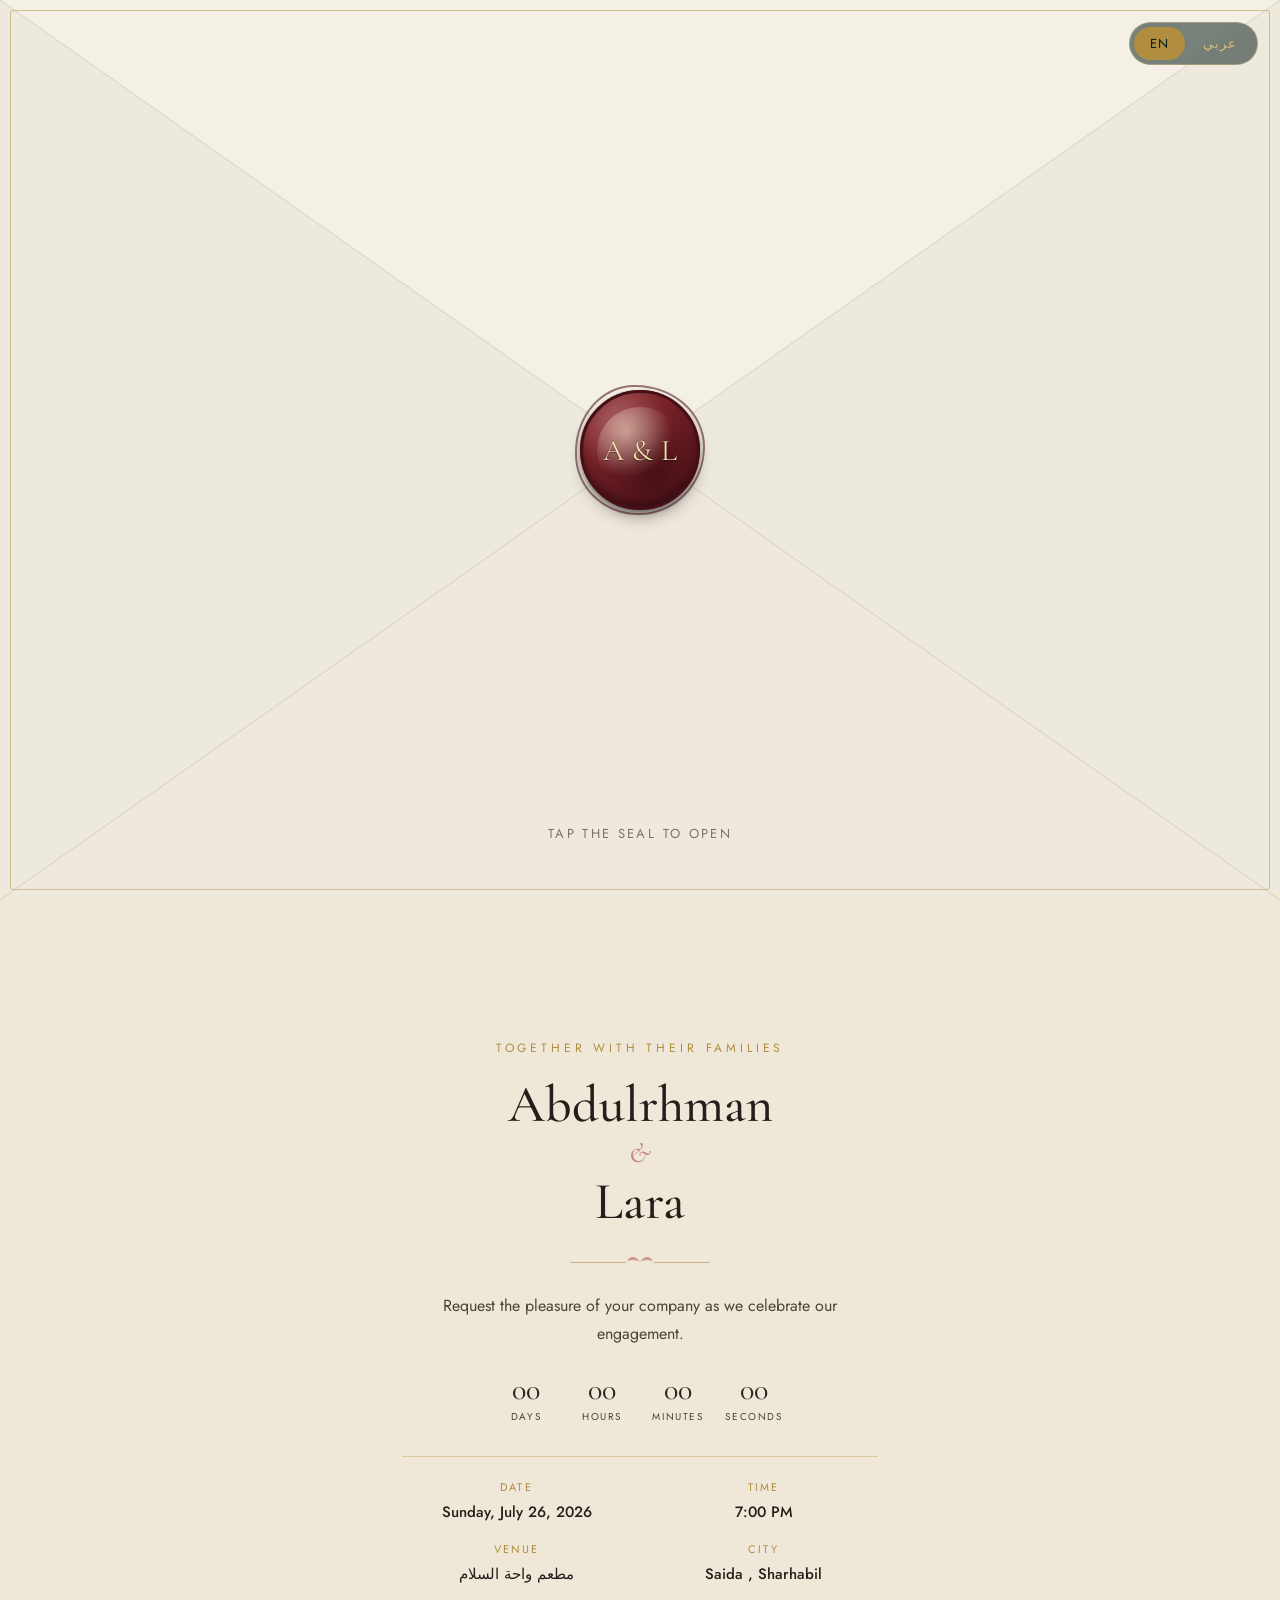
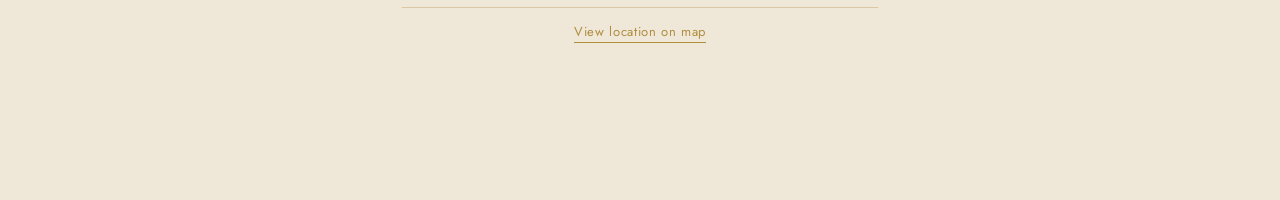
==== index.html @ da0b560f "Update index.html" ====
<!DOCTYPE html>
<html lang="en" dir="ltr" data-lang="en">

<head>
  <meta charset="UTF-8">
  <meta name="viewport" content="width=device-width, initial-scale=1.0, maximum-scale=1.0, user-scalable=no">
  <title>Engagement Invitation</title>
  <link rel="preconnect" href="https://fonts.googleapis.com">
  <link rel="preconnect" href="https://fonts.gstatic.com" crossorigin>
  <link
    href="https://fonts.googleapis.com/css2?family=Cormorant+Garamond:ital,wght@0,400;0,500;0,600;1,400&family=Jost:wght@300;400;500;600&family=Amiri:ital@0;1&family=Aref+Ruqaa:wght@400;700&family=Tajawal:wght@300;400;500;700&display=swap"
    rel="stylesheet">
  <style>
    :root {
      --color-bg: #122622;
      --color-bg-deep: #0c1c19;
      --color-card: #efe8d8;
      --color-card-shadow: #d8cdb3;
      --color-ink: #23201b;
      --color-ink-soft: #4a4438;
      --color-gold: #b08d3f;
      --color-gold-light: #d9bd7c;
      --color-rose: #c98a83;
      --env-top: #f4f0e6;
      --env-side: #eee9dd;
      --env-bottom: #efe9dd;
      --env-crease: rgba(120, 105, 75, 0.18);
      --seal-dark: #460f16;
      --seal-mid: #7c2229;
      --seal-light: #9c3a3c;
      --seal-text: #f2ddac;
      --font-display-en: 'Cormorant Garamond', serif;
      --font-display-ar: 'Aref Ruqaa', serif;
      --font-body-en: 'Jost', sans-serif;
      --font-body-ar: 'Tajawal', sans-serif;
      --font-script-ar: 'Amiri', serif;
    }

    * {
      box-sizing: border-box;
    }

    html,
    body {
      margin: 0;
      padding: 0;
      background: var(--color-card);
      color: var(--color-card);
      min-height: 100%;
      overflow: hidden;
      /* disable scrolling */
    }

    body {
      font-family: var(--font-body-en);
      overflow-x: hidden;
    }

    [data-lang="ar"] body,
    [data-lang="ar"] {
      font-family: var(--font-body-ar);
    }

    .i18n-en,
    .i18n-ar {}

    [data-lang="en"] .i18n-ar {
      display: none;
    }

    [data-lang="ar"] .i18n-en {
      display: none;
    }

    [data-lang="ar"] .display-text {
      font-family: var(--font-display-ar);
    }

    [data-lang="en"] .display-text {
      font-family: var(--font-display-en);
    }

    /* respect reduced motion */
    @media (prefers-reduced-motion: reduce) {
      * {
        animation-duration: 0.001ms !important;
        transition-duration: 0.001ms !important;
      }
    }

    /* ---------- Language toggle ---------- */
    .lang-toggle {
      position: fixed;
      top: 22px;
      inset-inline-end: 22px;
      z-index: 50;
      display: flex;
      gap: 2px;
      background: rgba(18, 38, 34, 0.55);
      border: 1px solid rgba(217, 189, 124, 0.45);
      border-radius: 999px;
      padding: 4px;
      backdrop-filter: blur(6px);
    }

    .lang-toggle button {
      font-family: var(--font-body-en);
      font-size: 13px;
      letter-spacing: 0.08em;
      background: transparent;
      border: none;
      color: var(--color-gold-light);
      padding: 7px 16px;
      border-radius: 999px;
      cursor: pointer;
      transition: background .25s ease, color .25s ease;
    }

    [data-lang="ar"] .lang-toggle button {
      font-family: var(--font-body-ar);
    }

    .lang-toggle button[aria-pressed="true"] {
      background: var(--color-gold);
      color: var(--color-bg-deep);
    }

    .lang-toggle button:focus-visible {
      outline: 2px solid var(--color-rose);
      outline-offset: 2px;
    }

    /* ---------- Scene 1: envelope (cream envelope-back + wax seal) ---------- */
    .envelope-scene {
      position: relative;
      min-height: 100svh;
      display: flex;
      align-items: center;
      justify-content: center;
      background: var(--env-bottom);
      overflow: hidden;
      perspective: 1400px;
      transition: opacity 0.4s ease .3s;
    }

    .envelope-scene.is-launching {
      opacity: 0;
      pointer-events: none;
    }

    /* four creases running from each corner to the centre, like the
       back of a real envelope, tinted slightly differently per panel */
    .fold {
      position: absolute;
      background: var(--env-side);
    }

    .fold-top {
      inset: 0;
      clip-path: polygon(0 0, 100% 0, 50% 50%);
      background: var(--env-top);
      transform-origin: 50% 0%;
      transition: transform 0.6s cubic-bezier(.4, 0, .2, 1), opacity 0.4s ease .2s;
      z-index: 3;
      box-shadow: 0 2px 14px rgba(0, 0, 0, 0.08);
    }

    .fold-left {
      inset: 0;
      clip-path: polygon(0 0, 50% 50%, 0 100%);
    }

    .fold-right {
      inset: 0;
      clip-path: polygon(100% 0, 50% 50%, 100% 100%);
    }

    .fold-bottom {
      inset: 0;
      clip-path: polygon(0 100%, 50% 50%, 100% 100%);
      background: var(--env-bottom);
    }

    /* faint crease lines along the folds */
    .envelope-scene::before {
      content: "";
      position: absolute;
      inset: 0;
      background:
        linear-gradient(to bottom right, transparent calc(50% - 1px), var(--env-crease) 50%, transparent calc(50% + 1px)),
        linear-gradient(to bottom left, transparent calc(50% - 1px), var(--env-crease) 50%, transparent calc(50% + 1px));
      pointer-events: none;
      z-index: 4;
    }

    .prompt-text {
      position: absolute;
      bottom: 44px;
      left: 0;
      right: 0;
      text-align: center;
      font-size: 13px;
      letter-spacing: 0.18em;
      text-transform: uppercase;
      color: var(--color-ink-soft);
      opacity: 0.7;
      z-index: 6;
      animation: floatHint 2.6s ease-in-out infinite;
    }

    [data-lang="ar"] .prompt-text {
      letter-spacing: 0;
      text-transform: none;
      font-size: 14px;
    }

    @keyframes floatHint {

      0%,
      100% {
        transform: translateY(0);
        opacity: .7;
      }

      50% {
        transform: translateY(-6px);
        opacity: .95;
      }
    }

    .envelope {
      position: absolute;
      inset: 0;
      cursor: pointer;
      -webkit-tap-highlight-color: transparent;
    }

    .envelope:focus-visible {
      outline: none;
    }

    .envelope:focus-visible .seal {
      outline: 2px solid var(--color-rose);
      outline-offset: 6px;
      border-radius: 50%;
    }

    /* ---------- wax seal ---------- */
    .seal {
      position: absolute;
      left: 50%;
      top: 50%;
      width: min(120px, 26vw);
      height: min(120px, 26vw);
      transform: translate(-50%, -50%);
      z-index: 5;
      transition: transform 0.5s cubic-bezier(.4, 0, .2, 1), opacity 0.4s ease;
    }

    .seal-shadow {
      position: absolute;
      left: 50%;
      top: 58%;
      width: 88%;
      height: 88%;
      transform: translate(-50%, -50%);
      border-radius: 50%;
      background: radial-gradient(circle, rgba(0, 0, 0, 0.28), transparent 72%);
      filter: blur(6px);
      z-index: 0;
    }

    .seal-body {
      position: absolute;
      inset: 0;
      border-radius: 50%;
      z-index: 1;
      background:
        radial-gradient(circle at 32% 26%, rgba(255, 255, 255, 0.22), transparent 40%),
        radial-gradient(circle at 62% 70%, var(--seal-dark), transparent 70%),
        radial-gradient(circle at 38% 34%, var(--seal-light) 0%, var(--seal-mid) 46%, var(--seal-dark) 100%);
      box-shadow:
        0 2px 4px rgba(0, 0, 0, 0.35),
        0 10px 18px -6px rgba(0, 0, 0, 0.5),
        inset 0 2px 3px rgba(255, 255, 255, 0.25),
        inset 0 -6px 10px rgba(0, 0, 0, 0.45);
      /* subtle bumpy wax edge, faked with a soft irregular halo */
      outline: 3px solid var(--seal-dark);
      outline-offset: -3px;
    }

    .seal-body::after {
      /* imperfect blob edge */
      content: "";
      position: absolute;
      inset: -4%;
      border-radius: 46% 54% 51% 49% / 52% 48% 53% 47%;
      border: 2px solid var(--seal-dark);
      opacity: 0.55;
      pointer-events: none;
    }

    .seal-dome {
      position: absolute;
      inset: 14%;
      border-radius: 50%;
      z-index: 2;
      background: radial-gradient(circle at 34% 28%, rgba(255, 235, 210, 0.5), transparent 55%);
      pointer-events: none;
    }

    .seal-text {
      position: absolute;
      inset: 0;
      z-index: 3;
      display: flex;
      align-items: center;
      justify-content: center;
      font-family: var(--font-display-en);
      font-size: min(30px, 6.5vw);
      letter-spacing: 0.02em;
      color: var(--seal-text);
      text-shadow: 0 1px 1px rgba(0, 0, 0, 0.5), 0 -1px 0 rgba(0, 0, 0, 0.25);
      user-select: none;
    }

    /* opened state */
    .envelope.is-open .fold-top {
      transform: rotateX(158deg);
    }

    .envelope.is-open .seal {
      transform: translate(-50%, -50%) scale(0.75) rotate(-8deg);
      opacity: 0;
    }

    /* ---------- Scene 2: invitation ---------- */
    .invite-scene {
      height: 100vh;
      /* full viewport height */
      width: 100vw;
      display: flex;
      align-items: center;
      /* vertical centering */
      justify-content: center;
      /* horizontal centering */
      background: var(--color-card);
      /* cream background */
      padding: 0;
    }

    .invite-scene.is-visible {
      opacity: 1;
      transform: none;
    }

    .card {
      width: 100%;
      max-width: 560px;
      background: var(--color-card);
      color: var(--color-ink);
      border-radius: 6px;
      padding: 56px 42px 46px;
      box-shadow: none;
      /* optional: remove shadow */
      border: none;
      /* optional: remove border */
    }

    .card::before {
      content: "";
      position: absolute;
      inset: 10px;
      border: 1px solid rgba(176, 141, 63, 0.5);
      border-radius: 3px;
      pointer-events: none;
    }

    .eyebrow {
      text-align: center;
      font-size: 12px;
      letter-spacing: 0.32em;
      text-transform: uppercase;
      color: var(--color-gold);
      margin: 0 0 18px;
    }

    [data-lang="ar"] .eyebrow {
      letter-spacing: 0;
      text-transform: none;
      font-size: 14px;
    }

    .names {
      text-align: center;
      font-family: var(--font-display-en);
      font-weight: 500;
      font-size: clamp(34px, 7vw, 52px);
      line-height: 1.15;
      margin: 0;
      color: var(--color-ink);
    }

    [data-lang="ar"] .names {
      font-family: var(--font-display-ar);
      font-weight: 700;
    }

    .names .amp {
      display: block;
      color: var(--color-rose);
      font-style: italic;
      font-size: 0.55em;
      margin: 2px 0;
    }

    [data-lang="ar"] .names .amp {
      font-style: normal;
    }

    .flourish {
      display: block;
      margin: 22px auto;
      width: 140px;
      opacity: 0.85;
    }

    .lede {
      text-align: center;
      font-size: 16px;
      line-height: 1.7;
      color: var(--color-ink-soft);
      max-width: 40ch;
      margin: 0 auto 28px;
    }

    [data-lang="ar"] .lede {
      font-size: 17px;
    }

    .details {
      display: grid;
      grid-template-columns: 1fr 1fr;
      gap: 18px;
      margin: 30px 0;
      border-top: 1px solid rgba(176, 141, 63, 0.35);
      border-bottom: 1px solid rgba(176, 141, 63, 0.35);
      padding: 22px 0;
    }

    .detail-item {
      text-align: center;
    }

    .detail-label {
      font-size: 11px;
      letter-spacing: 0.2em;
      text-transform: uppercase;
      color: var(--color-gold);
      margin-bottom: 6px;
    }

    [data-lang="ar"] .detail-label {
      letter-spacing: 0;
      text-transform: none;
      font-size: 13px;
    }

    .detail-value {
      font-size: 15px;
      color: var(--color-ink);
      font-weight: 500;
    }

    .countdown {
      display: flex;
      justify-content: center;
      gap: 14px;
      margin: 8px 0 32px;
      flex-wrap: wrap;
    }

    .countdown .unit {
      min-width: 62px;
      text-align: center;
    }

    .countdown .num {
      font-family: var(--font-display-en);
      font-size: 30px;
      color: var(--color-ink);
      line-height: 1;
      display: block;
    }

    [data-lang="ar"] .countdown .num {
      font-family: var(--font-display-ar);
    }

    .countdown .unit-label {
      font-size: 10px;
      letter-spacing: 0.16em;
      text-transform: uppercase;
      color: var(--color-ink-soft);
      display: block;
      margin-top: 4px;
    }

    [data-lang="ar"] .countdown .unit-label {
      letter-spacing: 0;
      text-transform: none;
      font-size: 12px;
    }

    .map-link {
      display: block;
      text-align: center;
      font-size: 13px;
      letter-spacing: 0.05em;
      color: var(--color-gold);
      text-decoration: none;
      border-bottom: 1px solid var(--color-gold);
      width: fit-content;
      margin: -16px auto 28px;
      padding-bottom: 1px;
      transition: color .2s ease, border-color .2s ease;
    }

    .map-link:hover,
    .map-link:focus-visible {
      color: var(--color-rose);
      border-color: var(--color-rose);
    }

    /* RSVP */
    .rsvp {
      border-top: 1px solid rgba(176, 141, 63, 0.35);
      padding-top: 26px;
    }

    .rsvp-title {
      text-align: center;
      font-family: var(--font-display-en);
      font-size: 22px;
      margin: 0 0 18px;
      color: var(--color-ink);
    }

    [data-lang="ar"] .rsvp-title {
      font-family: var(--font-display-ar);
    }

    .field {
      margin-bottom: 16px;
    }

    .field label {
      display: block;
      font-size: 12px;
      letter-spacing: 0.08em;
      text-transform: uppercase;
      color: var(--color-ink-soft);
      margin-bottom: 6px;
    }

    [data-lang="ar"] .field label {
      letter-spacing: 0;
      text-transform: none;
      font-size: 13px;
    }

    .field input[type="text"],
    .field input[type="number"],
    .field select,
    .field textarea {
      width: 100%;
      font-family: inherit;
      font-size: 15px;
      padding: 11px 13px;
      border: 1px solid rgba(74, 68, 56, 0.3);
      border-radius: 3px;
      background: #fbf9f3;
      color: var(--color-ink);
    }

    .field input:focus,
    .field select:focus,
    .field textarea:focus {
      outline: 2px solid var(--color-gold);
      outline-offset: 1px;
    }

    .field textarea {
      resize: vertical;
      min-height: 70px;
    }

    .attend-toggle {
      display: flex;
      gap: 10px;
    }

    .attend-toggle button {
      flex: 1;
      padding: 11px 8px;
      font-family: inherit;
      font-size: 14px;
      border: 1px solid var(--color-gold);
      background: transparent;
      color: var(--color-ink);
      border-radius: 3px;
      cursor: pointer;
      transition: background .2s ease, color .2s ease;
    }

    .attend-toggle button[aria-pressed="true"] {
      background: var(--color-gold);
      color: #fff;
    }

    .submit-btn {
      width: 100%;
      margin-top: 6px;
      padding: 14px;
      font-family: inherit;
      font-size: 15px;
      letter-spacing: 0.06em;
      text-transform: uppercase;
      background: var(--color-ink);
      color: var(--color-card);
      border: none;
      border-radius: 3px;
      cursor: pointer;
      transition: background .2s ease, transform .1s ease;
    }

    [data-lang="ar"] .submit-btn {
      letter-spacing: 0;
      text-transform: none;
    }

    .submit-btn:hover {
      background: #362f24;
    }

    .submit-btn:active {
      transform: scale(0.99);
    }

    .thankyou {
      text-align: center;
      padding: 24px 10px 4px;
    }

    .thankyou .check {
      width: 44px;
      height: 44px;
      margin: 0 auto 12px;
      border-radius: 50%;
      border: 1px solid var(--color-gold);
      display: flex;
      align-items: center;
      justify-content: center;
    }

    .thankyou p {
      color: var(--color-ink-soft);
      font-size: 15px;
      margin: 4px 0 0;
    }

    .thankyou strong {
      display: block;
      font-family: var(--font-display-en);
      font-size: 20px;
      color: var(--color-ink);
      margin-bottom: 4px;
    }

    [data-lang="ar"] .thankyou strong {
      font-family: var(--font-display-ar);
    }

    .hidden {
      display: none !important;
    }

    .sr-only {
      position: absolute;
      width: 1px;
      height: 1px;
      overflow: hidden;
      clip: rect(0, 0, 0, 0);
      white-space: nowrap;
    }

    @media (max-width: 420px) {
      .card {
        padding: 44px 22px 34px;
      }

      .details {
        grid-template-columns: 1fr;
      }

      .countdown {
        gap: 10px;
      }

      .countdown .unit {
        min-width: 54px;
      }
    }
  </style>
</head>

<body>

  <div class="lang-toggle" role="group" aria-label="Language">
    <button type="button" id="btn-en" aria-pressed="true">EN</button>
    <button type="button" id="btn-ar" aria-pressed="false">عربي</button>
  </div>

  <!-- SCENE 1: ENVELOPE -->
  <section class="envelope-scene" id="envelopeScene" aria-label="Open invitation">
    <div class="envelope" id="envelope" role="button" tabindex="0" aria-label="Tap the seal to open the invitation">
      <div class="fold fold-left"></div>
      <div class="fold fold-right"></div>
      <div class="fold fold-bottom"></div>
      <div class="fold fold-top"></div>
      <div class="seal">
        <div class="seal-shadow"></div>
        <div class="seal-body"></div>
        <div class="seal-dome"></div>
        <div class="seal-text display-text">A &amp; L</div>
      </div>
    </div>
    <p class="prompt-text">
      <span class="i18n-en">Tap the seal to open</span>
      <span class="i18n-ar">اضغط على الختم لفتح الدعوة</span>
    </p>
  </section>

  <!-- SCENE 2: INVITATION -->
  <section class="invite-scene" id="inviteScene">
    <div class="card">
      <p class="eyebrow">
        <span class="i18n-en">Together with their families</span>
        <span class="i18n-ar">بحضوركم تكتمل الفرحة</span>
      </p>

      <h1 class="names display-text">
        <span class="i18n-en">Abdulrhman<span class="amp">&amp;</span>Lara</span>
        <span class="i18n-ar">عبد الرحمن<span class="amp">&amp;</span>لارا</span>
      </h1>

      <svg class="flourish" viewBox="0 0 200 24" fill="none">
        <line x1="0" y1="12" x2="80" y2="12" stroke="#b08d3f" stroke-width="1" />
        <line x1="120" y1="12" x2="200" y2="12" stroke="#b08d3f" stroke-width="1" />
        <path d="M100 12 C 95 2, 85 2, 82 10 C 90 8, 95 8, 100 12 C 105 8, 110 8, 118 10 C 115 2, 105 2, 100 12 Z"
          fill="#c98a83" />
      </svg>

      <p class="lede">
        <span class="i18n-en">Request the pleasure of your company as we celebrate our engagement.</span>
        <span class="i18n-ar">يسعدنا حضوركم لمشاركتنا فرحة خطوبتنا.</span>
      </p>

      <div class="countdown" id="countdown" aria-live="polite">
        <div class="unit"><span class="num" id="cd-days">00</span><span class="unit-label"><span
              class="i18n-en">Days</span><span class="i18n-ar">يوم</span></span></div>
        <div class="unit"><span class="num" id="cd-hours">00</span><span class="unit-label"><span
              class="i18n-en">Hours</span><span class="i18n-ar">ساعة</span></span></div>
        <div class="unit"><span class="num" id="cd-mins">00</span><span class="unit-label"><span
              class="i18n-en">Minutes</span><span class="i18n-ar">دقيقة</span></span></div>
        <div class="unit"><span class="num" id="cd-secs">00</span><span class="unit-label"><span
              class="i18n-en">Seconds</span><span class="i18n-ar">ثانية</span></span></div>
      </div>

      <div class="details">
        <div class="detail-item">
          <div class="detail-label"><span class="i18n-en">Date</span><span class="i18n-ar">التاريخ</span></div>
          <div class="detail-value"><span class="i18n-en">Sunday, July 26, 2026</span><span class="i18n-ar">الأحد، ٢٦
              تموز ٢٠٢٦</span></div>
        </div>
        <div class="detail-item">
          <div class="detail-label"><span class="i18n-en">Time</span><span class="i18n-ar">الوقت</span></div>
          <div class="detail-value"><span class="i18n-en">7:00 PM</span><span class="i18n-ar">7:00 مساءً</span></div>
        </div>
        <div class="detail-item">
          <div class="detail-label"><span class="i18n-en">Venue</span><span class="i18n-ar">القاعة</span></div>
          <div class="detail-value"><span class="i18n-en">مطعم واحة السلام</span><span class="i18n-ar">مطعم واحة
              السلام</span></div>
        </div>
        <div class="detail-item">
          <div class="detail-label"><span class="i18n-en">City</span><span class="i18n-ar">المدينة</span></div>
          <div class="detail-value"><span class="i18n-en">Saida , Sharhabil</span><span class="i18n-ar">صيدا ،
              شرحبيل</span></div>
        </div>
      </div>

      <a class="map-link" id="mapLink" href="https://maps.google.com" target="_blank" rel="noopener">
        <span class="i18n-en">View location on map</span>
        <span class="i18n-ar">عرض الموقع على الخريطة</span>
      </a>

    </div>
  </section>

  <script>
    (function () {
      "use strict";

      /* ---------- Language toggle ---------- */
      var root = document.documentElement;
      var btnEn = document.getElementById('btn-en');
      var btnAr = document.getElementById('btn-ar');

      function setLang(lang) {
        root.setAttribute('data-lang', lang);
        root.setAttribute('lang', lang);
        root.setAttribute('dir', lang === 'ar' ? 'rtl' : 'ltr');
        btnEn.setAttribute('aria-pressed', String(lang === 'en'));
        btnAr.setAttribute('aria-pressed', String(lang === 'ar'));
      }
      btnEn.addEventListener('click', function () { setLang('en'); });
      btnAr.addEventListener('click', function () { setLang('ar'); });

      /* ---------- Envelope open interaction ---------- */
      var envelope = document.getElementById('envelope');
      var envelopeScene = document.getElementById('envelopeScene');
      var inviteScene = document.getElementById('inviteScene');
      var opened = false;

      function openInvitation() {
        if (opened) return;
        opened = true;
        envelope.classList.add('is-open');
        setTimeout(function () {
          envelopeScene.classList.add('is-launching');
        }, 400);
        setTimeout(function () {
          inviteScene.classList.add('is-visible');
          inviteScene.scrollIntoView({ behavior: 'smooth', block: 'start' });
        }, 600);
      }

      envelope.addEventListener('click', openInvitation);
      envelope.addEventListener('keydown', function (e) {
        if (e.key === 'Enter' || e.key === ' ') {
          e.preventDefault();
          openInvitation();
        }
      });

      /* ---------- Countdown ----------
         Change TARGET_DATE to the real event date/time (local time). */
      var TARGET_DATE = new Date('2026-07-26T19:00:00');

      var elDays = document.getElementById('cd-days');
      var elHours = document.getElementById('cd-hours');
      var elMins = document.getElementById('cd-mins');
      var elSecs = document.getElementById('cd-secs');

      function pad(n) { return String(n).padStart(2, '0'); }

      function tickCountdown() {
        var diff = TARGET_DATE.getTime() - Date.now();
        if (diff < 0) diff = 0;
        var totalSeconds = Math.floor(diff / 1000);
        var days = Math.floor(totalSeconds / 86400);
        var hours = Math.floor((totalSeconds % 86400) / 3600);
        var mins = Math.floor((totalSeconds % 3600) / 60);
        var secs = totalSeconds % 60;

        elDays.textContent = pad(days);
        elHours.textContent = pad(hours);
        elMins.textContent = pad(mins);
        elSecs.textContent = pad(secs);
      }
      tickCountdown();
      setInterval(tickCountdown, 1000);

      /* ---------- Map link ----------
         Replace this URL with a real Google Maps link/embed for the venue. */
      document.getElementById('mapLink').href = 'https://maps.app.goo.gl/wmdYqMfQ6RbbsqK9A';

    })();
  </script>
</body>

</html>
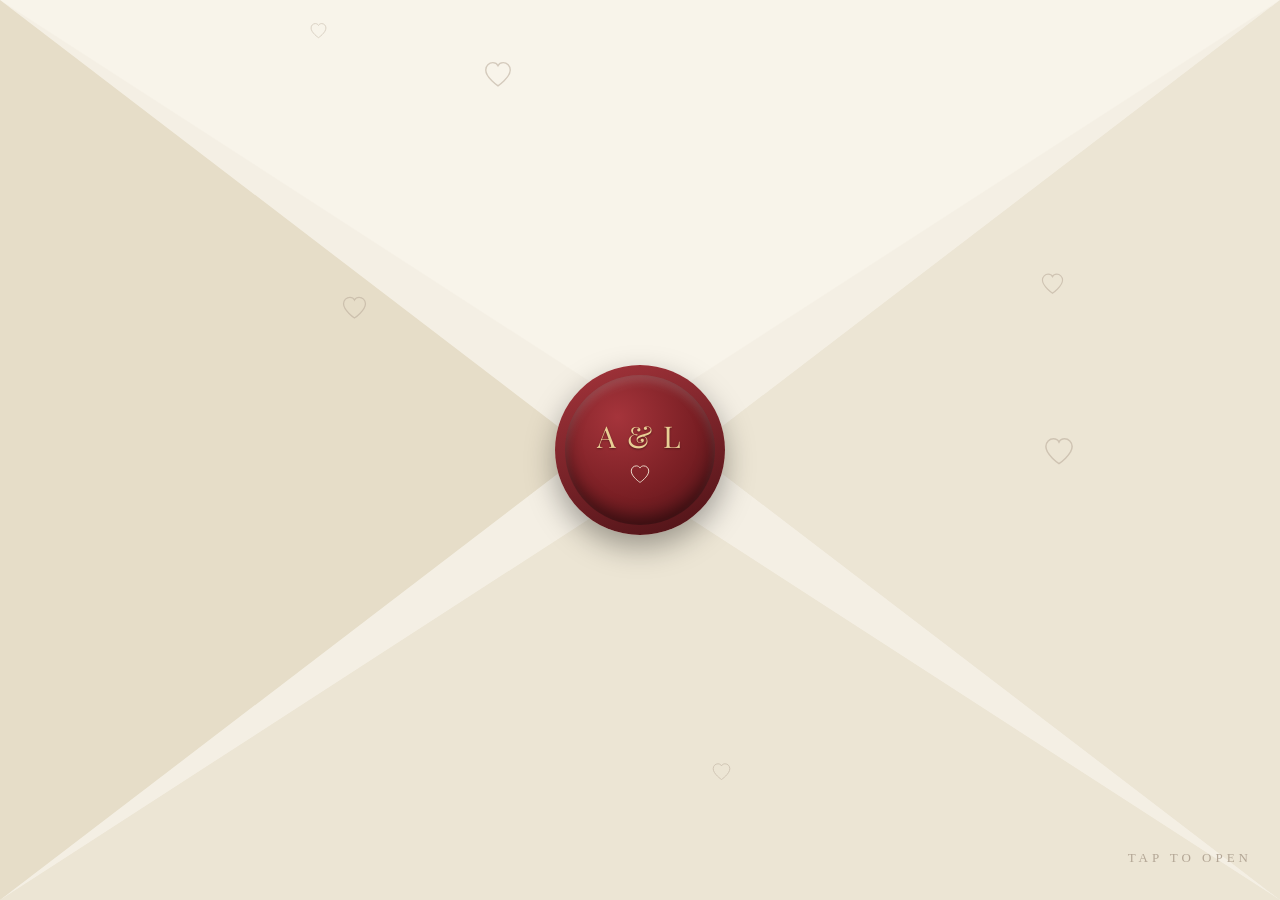
==== commit d5ade974: "new invite" ====
--- a/index.html
+++ b/index.html
@@ -1,892 +1,114 @@
 <!DOCTYPE html>
-<html lang="en" dir="ltr" data-lang="en">
-
+<html lang="en">
 <head>
-  <meta charset="UTF-8">
-  <meta name="viewport" content="width=device-width, initial-scale=1.0, maximum-scale=1.0, user-scalable=no">
-  <title>Engagement Invitation</title>
-  <link rel="preconnect" href="https://fonts.googleapis.com">
-  <link rel="preconnect" href="https://fonts.gstatic.com" crossorigin>
-  <link
-    href="https://fonts.googleapis.com/css2?family=Cormorant+Garamond:ital,wght@0,400;0,500;0,600;1,400&family=Jost:wght@300;400;500;600&family=Amiri:ital@0;1&family=Aref+Ruqaa:wght@400;700&family=Tajawal:wght@300;400;500;700&display=swap"
-    rel="stylesheet">
-  <style>
-    :root {
-      --color-bg: #122622;
-      --color-bg-deep: #0c1c19;
-      --color-card: #efe8d8;
-      --color-card-shadow: #d8cdb3;
-      --color-ink: #23201b;
-      --color-ink-soft: #4a4438;
-      --color-gold: #b08d3f;
-      --color-gold-light: #d9bd7c;
-      --color-rose: #c98a83;
-      --env-top: #f4f0e6;
-      --env-side: #eee9dd;
-      --env-bottom: #efe9dd;
-      --env-crease: rgba(120, 105, 75, 0.18);
-      --seal-dark: #460f16;
-      --seal-mid: #7c2229;
-      --seal-light: #9c3a3c;
-      --seal-text: #f2ddac;
-      --font-display-en: 'Cormorant Garamond', serif;
-      --font-display-ar: 'Aref Ruqaa', serif;
-      --font-body-en: 'Jost', sans-serif;
-      --font-body-ar: 'Tajawal', sans-serif;
-      --font-script-ar: 'Amiri', serif;
-    }
-
-    * {
-      box-sizing: border-box;
-    }
-
-    html,
-    body {
-      margin: 0;
-      padding: 0;
-      background: var(--color-card);
-      color: var(--color-card);
-      min-height: 100%;
-      overflow: hidden;
-      /* disable scrolling */
-    }
-
-    body {
-      font-family: var(--font-body-en);
-      overflow-x: hidden;
-    }
-
-    [data-lang="ar"] body,
-    [data-lang="ar"] {
-      font-family: var(--font-body-ar);
-    }
-
-    .i18n-en,
-    .i18n-ar {}
-
-    [data-lang="en"] .i18n-ar {
-      display: none;
-    }
-
-    [data-lang="ar"] .i18n-en {
-      display: none;
-    }
-
-    [data-lang="ar"] .display-text {
-      font-family: var(--font-display-ar);
-    }
-
-    [data-lang="en"] .display-text {
-      font-family: var(--font-display-en);
-    }
-
-    /* respect reduced motion */
-    @media (prefers-reduced-motion: reduce) {
-      * {
-        animation-duration: 0.001ms !important;
-        transition-duration: 0.001ms !important;
-      }
-    }
-
-    /* ---------- Language toggle ---------- */
-    .lang-toggle {
-      position: fixed;
-      top: 22px;
-      inset-inline-end: 22px;
-      z-index: 50;
-      display: flex;
-      gap: 2px;
-      background: rgba(18, 38, 34, 0.55);
-      border: 1px solid rgba(217, 189, 124, 0.45);
-      border-radius: 999px;
-      padding: 4px;
-      backdrop-filter: blur(6px);
-    }
-
-    .lang-toggle button {
-      font-family: var(--font-body-en);
-      font-size: 13px;
-      letter-spacing: 0.08em;
-      background: transparent;
-      border: none;
-      color: var(--color-gold-light);
-      padding: 7px 16px;
-      border-radius: 999px;
-      cursor: pointer;
-      transition: background .25s ease, color .25s ease;
-    }
-
-    [data-lang="ar"] .lang-toggle button {
-      font-family: var(--font-body-ar);
-    }
-
-    .lang-toggle button[aria-pressed="true"] {
-      background: var(--color-gold);
-      color: var(--color-bg-deep);
-    }
-
-    .lang-toggle button:focus-visible {
-      outline: 2px solid var(--color-rose);
-      outline-offset: 2px;
-    }
-
-    /* ---------- Scene 1: envelope (cream envelope-back + wax seal) ---------- */
-    .envelope-scene {
-      position: relative;
-      min-height: 100svh;
-      display: flex;
-      align-items: center;
-      justify-content: center;
-      background: var(--env-bottom);
-      overflow: hidden;
-      perspective: 1400px;
-      transition: opacity 0.4s ease .3s;
-    }
-
-    .envelope-scene.is-launching {
-      opacity: 0;
-      pointer-events: none;
-    }
-
-    /* four creases running from each corner to the centre, like the
-       back of a real envelope, tinted slightly differently per panel */
-    .fold {
-      position: absolute;
-      background: var(--env-side);
-    }
-
-    .fold-top {
-      inset: 0;
-      clip-path: polygon(0 0, 100% 0, 50% 50%);
-      background: var(--env-top);
-      transform-origin: 50% 0%;
-      transition: transform 0.6s cubic-bezier(.4, 0, .2, 1), opacity 0.4s ease .2s;
-      z-index: 3;
-      box-shadow: 0 2px 14px rgba(0, 0, 0, 0.08);
-    }
-
-    .fold-left {
-      inset: 0;
-      clip-path: polygon(0 0, 50% 50%, 0 100%);
-    }
-
-    .fold-right {
-      inset: 0;
-      clip-path: polygon(100% 0, 50% 50%, 100% 100%);
-    }
-
-    .fold-bottom {
-      inset: 0;
-      clip-path: polygon(0 100%, 50% 50%, 100% 100%);
-      background: var(--env-bottom);
-    }
-
-    /* faint crease lines along the folds */
-    .envelope-scene::before {
-      content: "";
-      position: absolute;
-      inset: 0;
-      background:
-        linear-gradient(to bottom right, transparent calc(50% - 1px), var(--env-crease) 50%, transparent calc(50% + 1px)),
-        linear-gradient(to bottom left, transparent calc(50% - 1px), var(--env-crease) 50%, transparent calc(50% + 1px));
-      pointer-events: none;
-      z-index: 4;
-    }
-
-    .prompt-text {
-      position: absolute;
-      bottom: 44px;
-      left: 0;
-      right: 0;
-      text-align: center;
-      font-size: 13px;
-      letter-spacing: 0.18em;
-      text-transform: uppercase;
-      color: var(--color-ink-soft);
-      opacity: 0.7;
-      z-index: 6;
-      animation: floatHint 2.6s ease-in-out infinite;
-    }
-
-    [data-lang="ar"] .prompt-text {
-      letter-spacing: 0;
-      text-transform: none;
-      font-size: 14px;
-    }
-
-    @keyframes floatHint {
-
-      0%,
-      100% {
-        transform: translateY(0);
-        opacity: .7;
-      }
-
-      50% {
-        transform: translateY(-6px);
-        opacity: .95;
-      }
-    }
-
-    .envelope {
-      position: absolute;
-      inset: 0;
-      cursor: pointer;
-      -webkit-tap-highlight-color: transparent;
-    }
-
-    .envelope:focus-visible {
-      outline: none;
-    }
-
-    .envelope:focus-visible .seal {
-      outline: 2px solid var(--color-rose);
-      outline-offset: 6px;
-      border-radius: 50%;
-    }
-
-    /* ---------- wax seal ---------- */
-    .seal {
-      position: absolute;
-      left: 50%;
-      top: 50%;
-      width: min(120px, 26vw);
-      height: min(120px, 26vw);
-      transform: translate(-50%, -50%);
-      z-index: 5;
-      transition: transform 0.5s cubic-bezier(.4, 0, .2, 1), opacity 0.4s ease;
-    }
-
-    .seal-shadow {
-      position: absolute;
-      left: 50%;
-      top: 58%;
-      width: 88%;
-      height: 88%;
-      transform: translate(-50%, -50%);
-      border-radius: 50%;
-      background: radial-gradient(circle, rgba(0, 0, 0, 0.28), transparent 72%);
-      filter: blur(6px);
-      z-index: 0;
-    }
-
-    .seal-body {
-      position: absolute;
-      inset: 0;
-      border-radius: 50%;
-      z-index: 1;
-      background:
-        radial-gradient(circle at 32% 26%, rgba(255, 255, 255, 0.22), transparent 40%),
-        radial-gradient(circle at 62% 70%, var(--seal-dark), transparent 70%),
-        radial-gradient(circle at 38% 34%, var(--seal-light) 0%, var(--seal-mid) 46%, var(--seal-dark) 100%);
-      box-shadow:
-        0 2px 4px rgba(0, 0, 0, 0.35),
-        0 10px 18px -6px rgba(0, 0, 0, 0.5),
-        inset 0 2px 3px rgba(255, 255, 255, 0.25),
-        inset 0 -6px 10px rgba(0, 0, 0, 0.45);
-      /* subtle bumpy wax edge, faked with a soft irregular halo */
-      outline: 3px solid var(--seal-dark);
-      outline-offset: -3px;
-    }
-
-    .seal-body::after {
-      /* imperfect blob edge */
-      content: "";
-      position: absolute;
-      inset: -4%;
-      border-radius: 46% 54% 51% 49% / 52% 48% 53% 47%;
-      border: 2px solid var(--seal-dark);
-      opacity: 0.55;
-      pointer-events: none;
-    }
-
-    .seal-dome {
-      position: absolute;
-      inset: 14%;
-      border-radius: 50%;
-      z-index: 2;
-      background: radial-gradient(circle at 34% 28%, rgba(255, 235, 210, 0.5), transparent 55%);
-      pointer-events: none;
-    }
-
-    .seal-text {
-      position: absolute;
-      inset: 0;
-      z-index: 3;
-      display: flex;
-      align-items: center;
-      justify-content: center;
-      font-family: var(--font-display-en);
-      font-size: min(30px, 6.5vw);
-      letter-spacing: 0.02em;
-      color: var(--seal-text);
-      text-shadow: 0 1px 1px rgba(0, 0, 0, 0.5), 0 -1px 0 rgba(0, 0, 0, 0.25);
-      user-select: none;
-    }
-
-    /* opened state */
-    .envelope.is-open .fold-top {
-      transform: rotateX(158deg);
-    }
-
-    .envelope.is-open .seal {
-      transform: translate(-50%, -50%) scale(0.75) rotate(-8deg);
-      opacity: 0;
-    }
-
-    /* ---------- Scene 2: invitation ---------- */
-    .invite-scene {
-      height: 100vh;
-      /* full viewport height */
-      width: 100vw;
-      display: flex;
-      align-items: center;
-      /* vertical centering */
-      justify-content: center;
-      /* horizontal centering */
-      background: var(--color-card);
-      /* cream background */
-      padding: 0;
-    }
-
-    .invite-scene.is-visible {
-      opacity: 1;
-      transform: none;
-    }
-
-    .card {
-      width: 100%;
-      max-width: 560px;
-      background: var(--color-card);
-      color: var(--color-ink);
-      border-radius: 6px;
-      padding: 56px 42px 46px;
-      box-shadow: none;
-      /* optional: remove shadow */
-      border: none;
-      /* optional: remove border */
-    }
-
-    .card::before {
-      content: "";
-      position: absolute;
-      inset: 10px;
-      border: 1px solid rgba(176, 141, 63, 0.5);
-      border-radius: 3px;
-      pointer-events: none;
-    }
-
-    .eyebrow {
-      text-align: center;
-      font-size: 12px;
-      letter-spacing: 0.32em;
-      text-transform: uppercase;
-      color: var(--color-gold);
-      margin: 0 0 18px;
-    }
-
-    [data-lang="ar"] .eyebrow {
-      letter-spacing: 0;
-      text-transform: none;
-      font-size: 14px;
-    }
-
-    .names {
-      text-align: center;
-      font-family: var(--font-display-en);
-      font-weight: 500;
-      font-size: clamp(34px, 7vw, 52px);
-      line-height: 1.15;
-      margin: 0;
-      color: var(--color-ink);
-    }
-
-    [data-lang="ar"] .names {
-      font-family: var(--font-display-ar);
-      font-weight: 700;
-    }
-
-    .names .amp {
-      display: block;
-      color: var(--color-rose);
-      font-style: italic;
-      font-size: 0.55em;
-      margin: 2px 0;
-    }
-
-    [data-lang="ar"] .names .amp {
-      font-style: normal;
-    }
-
-    .flourish {
-      display: block;
-      margin: 22px auto;
-      width: 140px;
-      opacity: 0.85;
-    }
-
-    .lede {
-      text-align: center;
-      font-size: 16px;
-      line-height: 1.7;
-      color: var(--color-ink-soft);
-      max-width: 40ch;
-      margin: 0 auto 28px;
-    }
-
-    [data-lang="ar"] .lede {
-      font-size: 17px;
-    }
-
-    .details {
-      display: grid;
-      grid-template-columns: 1fr 1fr;
-      gap: 18px;
-      margin: 30px 0;
-      border-top: 1px solid rgba(176, 141, 63, 0.35);
-      border-bottom: 1px solid rgba(176, 141, 63, 0.35);
-      padding: 22px 0;
-    }
-
-    .detail-item {
-      text-align: center;
-    }
-
-    .detail-label {
-      font-size: 11px;
-      letter-spacing: 0.2em;
-      text-transform: uppercase;
-      color: var(--color-gold);
-      margin-bottom: 6px;
-    }
-
-    [data-lang="ar"] .detail-label {
-      letter-spacing: 0;
-      text-transform: none;
-      font-size: 13px;
-    }
-
-    .detail-value {
-      font-size: 15px;
-      color: var(--color-ink);
-      font-weight: 500;
-    }
-
-    .countdown {
-      display: flex;
-      justify-content: center;
-      gap: 14px;
-      margin: 8px 0 32px;
-      flex-wrap: wrap;
-    }
-
-    .countdown .unit {
-      min-width: 62px;
-      text-align: center;
-    }
-
-    .countdown .num {
-      font-family: var(--font-display-en);
-      font-size: 30px;
-      color: var(--color-ink);
-      line-height: 1;
-      display: block;
-    }
-
-    [data-lang="ar"] .countdown .num {
-      font-family: var(--font-display-ar);
-    }
-
-    .countdown .unit-label {
-      font-size: 10px;
-      letter-spacing: 0.16em;
-      text-transform: uppercase;
-      color: var(--color-ink-soft);
-      display: block;
-      margin-top: 4px;
-    }
-
-    [data-lang="ar"] .countdown .unit-label {
-      letter-spacing: 0;
-      text-transform: none;
-      font-size: 12px;
-    }
-
-    .map-link {
-      display: block;
-      text-align: center;
-      font-size: 13px;
-      letter-spacing: 0.05em;
-      color: var(--color-gold);
-      text-decoration: none;
-      border-bottom: 1px solid var(--color-gold);
-      width: fit-content;
-      margin: -16px auto 28px;
-      padding-bottom: 1px;
-      transition: color .2s ease, border-color .2s ease;
-    }
-
-    .map-link:hover,
-    .map-link:focus-visible {
-      color: var(--color-rose);
-      border-color: var(--color-rose);
-    }
-
-    /* RSVP */
-    .rsvp {
-      border-top: 1px solid rgba(176, 141, 63, 0.35);
-      padding-top: 26px;
-    }
-
-    .rsvp-title {
-      text-align: center;
-      font-family: var(--font-display-en);
-      font-size: 22px;
-      margin: 0 0 18px;
-      color: var(--color-ink);
-    }
-
-    [data-lang="ar"] .rsvp-title {
-      font-family: var(--font-display-ar);
-    }
-
-    .field {
-      margin-bottom: 16px;
-    }
-
-    .field label {
-      display: block;
-      font-size: 12px;
-      letter-spacing: 0.08em;
-      text-transform: uppercase;
-      color: var(--color-ink-soft);
-      margin-bottom: 6px;
-    }
-
-    [data-lang="ar"] .field label {
-      letter-spacing: 0;
-      text-transform: none;
-      font-size: 13px;
-    }
-
-    .field input[type="text"],
-    .field input[type="number"],
-    .field select,
-    .field textarea {
-      width: 100%;
-      font-family: inherit;
-      font-size: 15px;
-      padding: 11px 13px;
-      border: 1px solid rgba(74, 68, 56, 0.3);
-      border-radius: 3px;
-      background: #fbf9f3;
-      color: var(--color-ink);
-    }
-
-    .field input:focus,
-    .field select:focus,
-    .field textarea:focus {
-      outline: 2px solid var(--color-gold);
-      outline-offset: 1px;
-    }
-
-    .field textarea {
-      resize: vertical;
-      min-height: 70px;
-    }
-
-    .attend-toggle {
-      display: flex;
-      gap: 10px;
-    }
-
-    .attend-toggle button {
-      flex: 1;
-      padding: 11px 8px;
-      font-family: inherit;
-      font-size: 14px;
-      border: 1px solid var(--color-gold);
-      background: transparent;
-      color: var(--color-ink);
-      border-radius: 3px;
-      cursor: pointer;
-      transition: background .2s ease, color .2s ease;
-    }
-
-    .attend-toggle button[aria-pressed="true"] {
-      background: var(--color-gold);
-      color: #fff;
-    }
-
-    .submit-btn {
-      width: 100%;
-      margin-top: 6px;
-      padding: 14px;
-      font-family: inherit;
-      font-size: 15px;
-      letter-spacing: 0.06em;
-      text-transform: uppercase;
-      background: var(--color-ink);
-      color: var(--color-card);
-      border: none;
-      border-radius: 3px;
-      cursor: pointer;
-      transition: background .2s ease, transform .1s ease;
-    }
-
-    [data-lang="ar"] .submit-btn {
-      letter-spacing: 0;
-      text-transform: none;
-    }
-
-    .submit-btn:hover {
-      background: #362f24;
-    }
-
-    .submit-btn:active {
-      transform: scale(0.99);
-    }
-
-    .thankyou {
-      text-align: center;
-      padding: 24px 10px 4px;
-    }
-
-    .thankyou .check {
-      width: 44px;
-      height: 44px;
-      margin: 0 auto 12px;
-      border-radius: 50%;
-      border: 1px solid var(--color-gold);
-      display: flex;
-      align-items: center;
-      justify-content: center;
-    }
-
-    .thankyou p {
-      color: var(--color-ink-soft);
-      font-size: 15px;
-      margin: 4px 0 0;
-    }
-
-    .thankyou strong {
-      display: block;
-      font-family: var(--font-display-en);
-      font-size: 20px;
-      color: var(--color-ink);
-      margin-bottom: 4px;
-    }
-
-    [data-lang="ar"] .thankyou strong {
-      font-family: var(--font-display-ar);
-    }
-
-    .hidden {
-      display: none !important;
-    }
-
-    .sr-only {
-      position: absolute;
-      width: 1px;
-      height: 1px;
-      overflow: hidden;
-      clip: rect(0, 0, 0, 0);
-      white-space: nowrap;
-    }
-
-    @media (max-width: 420px) {
-      .card {
-        padding: 44px 22px 34px;
-      }
-
-      .details {
-        grid-template-columns: 1fr;
-      }
-
-      .countdown {
-        gap: 10px;
-      }
-
-      .countdown .unit {
-        min-width: 54px;
-      }
-    }
-  </style>
+<meta charset="UTF-8">
+<meta name="viewport" content="width=device-width, initial-scale=1.0">
+<title>You're Invited</title>
+<link rel="preconnect" href="https://fonts.googleapis.com">
+<link rel="preconnect" href="https://fonts.gstatic.com" crossorigin>
+<link href="https://fonts.googleapis.com/css2?family=Baloo+2:wght@600;700&family=Playfair+Display:ital,wght@0,500;1,400&family=Tajawal:wght@400;500;700&display=swap" rel="stylesheet">
+<link rel="stylesheet" href="style.css">
 </head>
-
 <body>
 
-  <div class="lang-toggle" role="group" aria-label="Language">
-    <button type="button" id="btn-en" aria-pressed="true">EN</button>
-    <button type="button" id="btn-ar" aria-pressed="false">عربي</button>
-  </div>
+  <!-- Reusable heart-outline sprite -->
+  <svg style="display:none">
+    <symbol id="heart-outline" viewBox="0 0 32 29">
+      <path d="M16 28 C16 28 2 18.5 2 9.8 C2 4.9 5.8 1.5 10.1 1.5 C12.8 1.5 15 2.9 16 5 C17 2.9 19.2 1.5 21.9 1.5 C26.2 1.5 30 4.9 30 9.8 C30 18.5 16 28 16 28 Z"
+        fill="none" stroke="currentColor" stroke-width="1.6"/>
+    </symbol>
+  </svg>
 
-  <!-- SCENE 1: ENVELOPE -->
-  <section class="envelope-scene" id="envelopeScene" aria-label="Open invitation">
-    <div class="envelope" id="envelope" role="button" tabindex="0" aria-label="Tap the seal to open the invitation">
-      <div class="fold fold-left"></div>
+  <div class="app">
+
+    <!-- ===================== SCREEN 1: ENVELOPE ===================== -->
+    <section class="screen envelope-screen" id="envelopeScreen">
+      <div class="hearts-layer" id="heartsEnvelope"></div>
+
+      <div class="fold fold-top"></div>
       <div class="fold fold-right"></div>
       <div class="fold fold-bottom"></div>
-      <div class="fold fold-top"></div>
-      <div class="seal">
-        <div class="seal-shadow"></div>
-        <div class="seal-body"></div>
-        <div class="seal-dome"></div>
-        <div class="seal-text display-text">A &amp; L</div>
-      </div>
-    </div>
-    <p class="prompt-text">
-      <span class="i18n-en">Tap the seal to open</span>
-      <span class="i18n-ar">اضغط على الختم لفتح الدعوة</span>
-    </p>
-  </section>
+      <div class="fold fold-left"></div>
 
-  <!-- SCENE 2: INVITATION -->
-  <section class="invite-scene" id="inviteScene">
-    <div class="card">
-      <p class="eyebrow">
-        <span class="i18n-en">Together with their families</span>
-        <span class="i18n-ar">بحضوركم تكتمل الفرحة</span>
-      </p>
-
-      <h1 class="names display-text">
-        <span class="i18n-en">Abdulrhman<span class="amp">&amp;</span>Lara</span>
-        <span class="i18n-ar">عبد الرحمن<span class="amp">&amp;</span>لارا</span>
-      </h1>
-
-      <svg class="flourish" viewBox="0 0 200 24" fill="none">
-        <line x1="0" y1="12" x2="80" y2="12" stroke="#b08d3f" stroke-width="1" />
-        <line x1="120" y1="12" x2="200" y2="12" stroke="#b08d3f" stroke-width="1" />
-        <path d="M100 12 C 95 2, 85 2, 82 10 C 90 8, 95 8, 100 12 C 105 8, 110 8, 118 10 C 115 2, 105 2, 100 12 Z"
-          fill="#c98a83" />
-      </svg>
-
-      <p class="lede">
-        <span class="i18n-en">Request the pleasure of your company as we celebrate our engagement.</span>
-        <span class="i18n-ar">يسعدنا حضوركم لمشاركتنا فرحة خطوبتنا.</span>
-      </p>
-
-      <div class="countdown" id="countdown" aria-live="polite">
-        <div class="unit"><span class="num" id="cd-days">00</span><span class="unit-label"><span
-              class="i18n-en">Days</span><span class="i18n-ar">يوم</span></span></div>
-        <div class="unit"><span class="num" id="cd-hours">00</span><span class="unit-label"><span
-              class="i18n-en">Hours</span><span class="i18n-ar">ساعة</span></span></div>
-        <div class="unit"><span class="num" id="cd-mins">00</span><span class="unit-label"><span
-              class="i18n-en">Minutes</span><span class="i18n-ar">دقيقة</span></span></div>
-        <div class="unit"><span class="num" id="cd-secs">00</span><span class="unit-label"><span
-              class="i18n-en">Seconds</span><span class="i18n-ar">ثانية</span></span></div>
-      </div>
-
-      <div class="details">
-        <div class="detail-item">
-          <div class="detail-label"><span class="i18n-en">Date</span><span class="i18n-ar">التاريخ</span></div>
-          <div class="detail-value"><span class="i18n-en">Sunday, July 26, 2026</span><span class="i18n-ar">الأحد، ٢٦
-              تموز ٢٠٢٦</span></div>
-        </div>
-        <div class="detail-item">
-          <div class="detail-label"><span class="i18n-en">Time</span><span class="i18n-ar">الوقت</span></div>
-          <div class="detail-value"><span class="i18n-en">7:00 PM</span><span class="i18n-ar">7:00 مساءً</span></div>
-        </div>
-        <div class="detail-item">
-          <div class="detail-label"><span class="i18n-en">Venue</span><span class="i18n-ar">القاعة</span></div>
-          <div class="detail-value"><span class="i18n-en">مطعم واحة السلام</span><span class="i18n-ar">مطعم واحة
-              السلام</span></div>
-        </div>
-        <div class="detail-item">
-          <div class="detail-label"><span class="i18n-en">City</span><span class="i18n-ar">المدينة</span></div>
-          <div class="detail-value"><span class="i18n-en">Saida , Sharhabil</span><span class="i18n-ar">صيدا ،
-              شرحبيل</span></div>
+      <div class="wax-seal" id="waxSeal">
+        <div class="wax-ring"></div>
+        <div class="wax-sphere">
+          <span class="wax-initials" id="waxInitials">A &amp; L</span>
+          <svg class="wax-heart"><use href="#heart-outline"/></svg>
         </div>
       </div>
 
-      <a class="map-link" id="mapLink" href="https://maps.google.com" target="_blank" rel="noopener">
-        <span class="i18n-en">View location on map</span>
-        <span class="i18n-ar">عرض الموقع على الخريطة</span>
-      </a>
+      <p class="tap-hint" id="tapHint">Tap to open</p>
+    </section>
 
-    </div>
-  </section>
+    <!-- ===================== SCREEN 2: INVITATION ===================== -->
+    <section class="screen invite-screen" id="inviteScreen">
+      <div class="bg-photo"></div>
+      <div class="bg-overlay"></div>
+      <div class="lights-row"></div>
+      <div class="hearts-layer" id="heartsInvite"></div>
 
-  <script>
-    (function () {
-      "use strict";
+      <button class="lang-toggle" id="langToggle" type="button">EN</button>
 
-      /* ---------- Language toggle ---------- */
-      var root = document.documentElement;
-      var btnEn = document.getElementById('btn-en');
-      var btnAr = document.getElementById('btn-ar');
+      <div class="invite-content">
+        <h1 class="invite-names">
+          <span id="nameOne">Abdulrhman</span>
+          <span class="amp">&amp;</span>
+          <span id="nameTwo">Lara</span>
+        </h1>
 
-      function setLang(lang) {
-        root.setAttribute('data-lang', lang);
-        root.setAttribute('lang', lang);
-        root.setAttribute('dir', lang === 'ar' ? 'rtl' : 'ltr');
-        btnEn.setAttribute('aria-pressed', String(lang === 'en'));
-        btnAr.setAttribute('aria-pressed', String(lang === 'ar'));
-      }
-      btnEn.addEventListener('click', function () { setLang('en'); });
-      btnAr.addEventListener('click', function () { setLang('ar'); });
+        <p class="invite-subtitle" id="inviteSubtitle">Two Hearts, One Love, Endless Joy</p>
 
-      /* ---------- Envelope open interaction ---------- */
-      var envelope = document.getElementById('envelope');
-      var envelopeScene = document.getElementById('envelopeScene');
-      var inviteScene = document.getElementById('inviteScene');
-      var opened = false;
+        <div class="countdown" id="countdown">
+          <div class="cd-unit">
+            <span class="cd-value" id="cdDays">00</span>
+            <span class="cd-label" id="cdLabelDays">Days</span>
+          </div>
+          <span class="cd-colon">:</span>
+          <div class="cd-unit">
+            <span class="cd-value" id="cdHours">00</span>
+            <span class="cd-label" id="cdLabelHours">Hours</span>
+          </div>
+          <span class="cd-colon">:</span>
+          <div class="cd-unit">
+            <span class="cd-value" id="cdMinutes">00</span>
+            <span class="cd-label" id="cdLabelMinutes">Minutes</span>
+          </div>
+          <span class="cd-colon">:</span>
+          <div class="cd-unit">
+            <span class="cd-value" id="cdSeconds">00</span>
+            <span class="cd-label" id="cdLabelSeconds">Seconds</span>
+          </div>
+        </div>
 
-      function openInvitation() {
-        if (opened) return;
-        opened = true;
-        envelope.classList.add('is-open');
-        setTimeout(function () {
-          envelopeScene.classList.add('is-launching');
-        }, 400);
-        setTimeout(function () {
-          inviteScene.classList.add('is-visible');
-          inviteScene.scrollIntoView({ behavior: 'smooth', block: 'start' });
-        }, 600);
-      }
+        <div class="rings-graphic" aria-hidden="true">
+          <span class="ring ring-a"></span>
+          <span class="ring ring-b"></span>
+        </div>
 
-      envelope.addEventListener('click', openInvitation);
-      envelope.addEventListener('keydown', function (e) {
-        if (e.key === 'Enter' || e.key === ' ') {
-          e.preventDefault();
-          openInvitation();
-        }
-      });
+        <div class="details-card">
+          <div class="detail-row">
+            <span class="detail-icon">&#128197;</span>
+            <span class="detail-text" id="detailDate">September 12, 2026</span>
+          </div>
+          <div class="detail-row">
+            <span class="detail-icon">&#128337;</span>
+            <span class="detail-text" id="detailTime">6:00 PM</span>
+          </div>
+          <div class="detail-row">
+            <span class="detail-icon">&#128205;</span>
+            <span class="detail-text" id="detailVenue">The Grand Garden Hall, Beirut</span>
+          </div>
 
-      /* ---------- Countdown ----------
-         Change TARGET_DATE to the real event date/time (local time). */
-      var TARGET_DATE = new Date('2026-07-26T19:00:00');
+          <a class="map-button" id="mapButton" href="#" target="_blank" rel="noopener noreferrer">
+            <span id="mapButtonLabel">View Location on Map</span>
+          </a>
+        </div>
+      </div>
+    </section>
 
-      var elDays = document.getElementById('cd-days');
-      var elHours = document.getElementById('cd-hours');
-      var elMins = document.getElementById('cd-mins');
-      var elSecs = document.getElementById('cd-secs');
+  </div>
 
-      function pad(n) { return String(n).padStart(2, '0'); }
-
-      function tickCountdown() {
-        var diff = TARGET_DATE.getTime() - Date.now();
-        if (diff < 0) diff = 0;
-        var totalSeconds = Math.floor(diff / 1000);
-        var days = Math.floor(totalSeconds / 86400);
-        var hours = Math.floor((totalSeconds % 86400) / 3600);
-        var mins = Math.floor((totalSeconds % 3600) / 60);
-        var secs = totalSeconds % 60;
-
-        elDays.textContent = pad(days);
-        elHours.textContent = pad(hours);
-        elMins.textContent = pad(mins);
-        elSecs.textContent = pad(secs);
-      }
-      tickCountdown();
-      setInterval(tickCountdown, 1000);
-
-      /* ---------- Map link ----------
-         Replace this URL with a real Google Maps link/embed for the venue. */
-      document.getElementById('mapLink').href = 'https://maps.app.goo.gl/wmdYqMfQ6RbbsqK9A';
-
-    })();
-  </script>
+<script src="script.js"></script>
 </body>
-
-</html>+</html>
--- a/style.css
+++ b/style.css
@@ -0,0 +1,418 @@
+/* =====================================================
+   EDIT ME: colors are centralized here as CSS variables.
+   To use a real photo on screen 2, set --bg-photo-url below
+   to url('assets/your-photo.jpg') and place the file in an
+   "assets" folder next to this stylesheet.
+===================================================== */
+:root {
+  --cream-1: #f4efe4;
+  --cream-2: #ece5d4;
+  --cream-3: #e6ddc8;
+  --cream-4: #f8f4ea;
+
+  --wax-red: #7a1f24;
+  --wax-red-light: #a5343b;
+  --wax-red-dark: #4c1216;
+  --gold: #e9cf95;
+
+  --invite-overlay: rgba(15, 20, 12, 0.45);
+  --bg-photo-url: none;
+}
+
+* {
+  box-sizing: border-box;
+}
+
+html, body {
+  height: 100%;
+}
+
+body {
+  margin: 0;
+  font-family: 'Playfair Display', Georgia, serif;
+  overflow: hidden;
+  background: #111;
+}
+
+.app {
+  position: relative;
+  width: 100vw;
+  height: 100vh;
+  overflow: hidden;
+}
+
+.screen {
+  position: absolute;
+  inset: 0;
+  width: 100%;
+  height: 100%;
+}
+
+/* ===================== Floating hearts ===================== */
+.hearts-layer {
+  position: absolute;
+  inset: 0;
+  pointer-events: none;
+  z-index: 3;
+}
+
+.heart-item {
+  position: absolute;
+  color: currentColor;
+  opacity: 0.55;
+  animation: heartFloat 6s ease-in-out infinite;
+}
+
+.heart-item svg {
+  width: 100%;
+  height: 100%;
+  display: block;
+}
+
+@keyframes heartFloat {
+  0%, 100% { transform: translateY(0) rotate(0deg); }
+  50% { transform: translateY(-14px) rotate(4deg); }
+}
+
+/* ===================== SCREEN 1: Envelope ===================== */
+.envelope-screen {
+  background: var(--cream-1);
+  color: #b8a998;
+  cursor: pointer;
+  z-index: 5;
+  transition: opacity 0.9s ease, visibility 0.9s ease;
+}
+
+.envelope-screen.opened {
+  visibility: hidden;
+  opacity: 0;
+  pointer-events: none;
+}
+
+/* four triangular folds forming an X, like an open envelope back */
+.fold {
+  position: absolute;
+  width: 100%;
+  height: 100%;
+  transition: transform 0.9s cubic-bezier(.6, -0.1, .3, 1.2), opacity 0.7s ease;
+}
+
+.fold-top {
+  background: var(--cream-4);
+  clip-path: polygon(0 0, 100% 0, 50% 46%);
+}
+
+.fold-bottom {
+  background: var(--cream-2);
+  clip-path: polygon(0 100%, 100% 100%, 50% 54%);
+}
+
+.fold-left {
+  background: var(--cream-3);
+  clip-path: polygon(0 0, 0 100%, 46% 50%);
+}
+
+.fold-right {
+  background: var(--cream-2);
+  clip-path: polygon(100% 0, 100% 100%, 54% 50%);
+}
+
+.envelope-screen.opened .fold-top { transform: translateY(-110%); }
+.envelope-screen.opened .fold-bottom { transform: translateY(110%); }
+.envelope-screen.opened .fold-left { transform: translateX(-110%); }
+.envelope-screen.opened .fold-right { transform: translateX(110%); }
+
+/* ===================== Wax seal ===================== */
+.wax-seal {
+  position: absolute;
+  left: 50%;
+  top: 50%;
+  transform: translate(-50%, -50%);
+  width: 170px;
+  height: 170px;
+  z-index: 6;
+  transition: transform 0.6s cubic-bezier(.4, 0, .2, 1), opacity 0.5s ease 0.15s;
+}
+
+.envelope-screen.opened .wax-seal {
+  transform: translate(-50%, -50%) scale(0.55);
+  opacity: 0;
+}
+
+.wax-ring {
+  position: absolute;
+  inset: 0;
+  border-radius: 50%;
+  background: linear-gradient(160deg, var(--wax-red-light), var(--wax-red-dark));
+  box-shadow: 0 12px 30px rgba(0, 0, 0, 0.35);
+}
+
+.wax-sphere {
+  position: absolute;
+  inset: 10px;
+  border-radius: 50%;
+  background: radial-gradient(circle at 35% 28%, var(--wax-red-light) 0%, var(--wax-red) 55%, var(--wax-red-dark) 100%);
+  box-shadow: inset 0 -8px 16px rgba(0, 0, 0, 0.45), inset 0 6px 10px rgba(255, 255, 255, 0.18);
+  display: flex;
+  flex-direction: column;
+  align-items: center;
+  justify-content: center;
+  gap: 8px;
+}
+
+.wax-initials {
+  font-family: 'Playfair Display', Georgia, serif;
+  font-size: 30px;
+  letter-spacing: 2px;
+  color: var(--gold);
+  text-shadow: 0 1px 2px rgba(0, 0, 0, 0.4);
+}
+
+.wax-heart {
+  width: 20px;
+  height: 20px;
+  color: #f4e9d8;
+  opacity: 0.9;
+}
+
+.tap-hint {
+  position: absolute;
+  right: 28px;
+  bottom: 34px;
+  margin: 0;
+  font-family: Georgia, serif;
+  font-size: 13px;
+  letter-spacing: 4px;
+  text-transform: uppercase;
+  color: #b3a695;
+  z-index: 6;
+}
+
+/* ===================== SCREEN 2: Invitation ===================== */
+.invite-screen {
+  z-index: 1;
+  overflow-y: auto;
+  overflow-x: hidden;
+  -webkit-overflow-scrolling: touch;
+  color: #fff;
+}
+
+.bg-photo {
+  position: absolute;
+  inset: 0;
+  background-image: var(--bg-photo-url), radial-gradient(ellipse at 30% 20%, #4a5a3a 0%, #1e2a1c 45%, #10150e 100%);
+  background-size: cover;
+  background-position: center;
+}
+
+.bg-overlay {
+  position: absolute;
+  inset: 0;
+  background: linear-gradient(180deg, rgba(0, 0, 0, 0.55) 0%, var(--invite-overlay) 35%, rgba(0, 0, 0, 0.6) 100%);
+}
+
+.lights-row {
+  position: absolute;
+  top: 0;
+  left: 0;
+  right: 0;
+  height: 60px;
+  background-image: radial-gradient(circle, #ffe9ad 1.5px, transparent 1.8px);
+  background-size: 26px 26px;
+  background-position: 0 10px;
+  opacity: 0.7;
+  filter: drop-shadow(0 0 3px #ffdf8a);
+}
+
+.lang-toggle {
+  position: absolute;
+  top: 22px;
+  right: 22px;
+  z-index: 7;
+  width: 46px;
+  height: 46px;
+  border-radius: 50%;
+  border: 1.5px solid rgba(255, 255, 255, 0.7);
+  background: rgba(0, 0, 0, 0.15);
+  color: #fff;
+  font-family: Georgia, serif;
+  font-size: 13px;
+  letter-spacing: 1px;
+  cursor: pointer;
+}
+
+.invite-content {
+  position: relative;
+  z-index: 5;
+  min-height: 100%;
+  display: flex;
+  flex-direction: column;
+  align-items: center;
+  justify-content: center;
+  text-align: center;
+  padding: 90px 24px 50px;
+}
+
+.invite-names {
+  font-family: 'Baloo 2', 'Comic Sans MS', cursive;
+  font-weight: 700;
+  font-size: 46px;
+  line-height: 1.25;
+  margin: 0 0 18px;
+  text-shadow: 0 2px 10px rgba(0, 0, 0, 0.5);
+}
+
+.invite-names .amp {
+  display: block;
+  font-size: 34px;
+  opacity: 0.9;
+}
+
+.invite-subtitle {
+  font-family: 'Playfair Display', Georgia, serif;
+  font-style: italic;
+  font-weight: 400;
+  font-size: 17px;
+  margin: 0 0 26px;
+  color: #f3ead9;
+  text-shadow: 0 1px 6px rgba(0, 0, 0, 0.5);
+}
+
+.countdown {
+  display: flex;
+  align-items: center;
+  gap: 10px;
+  margin-bottom: 40px;
+}
+
+.cd-unit {
+  display: flex;
+  flex-direction: column;
+  align-items: center;
+  min-width: 46px;
+}
+
+.cd-value {
+  font-family: 'Playfair Display', Georgia, serif;
+  font-size: 30px;
+  font-weight: 600;
+}
+
+.cd-label {
+  font-size: 10px;
+  letter-spacing: 2px;
+  text-transform: uppercase;
+  color: #e3dcc9;
+  margin-top: 4px;
+}
+
+.cd-colon {
+  font-size: 26px;
+  transform: translateY(-8px);
+  opacity: 0.8;
+}
+
+.rings-graphic {
+  position: relative;
+  width: 90px;
+  height: 44px;
+  margin-top: 8px;
+}
+
+.ring {
+  position: absolute;
+  bottom: 0;
+  width: 46px;
+  height: 46px;
+  border-radius: 50%;
+  border: 6px solid;
+}
+
+.ring-a {
+  left: 6px;
+  border-color: #d8b567;
+  box-shadow: inset 0 0 0 2px rgba(255, 255, 255, 0.2);
+}
+
+.ring-b {
+  left: 36px;
+  border-color: #f0d9a0;
+  box-shadow: inset 0 0 0 2px rgba(255, 255, 255, 0.3);
+}
+
+/* ===================== Details card (date / time / venue / map) ===================== */
+.details-card {
+  margin-top: 34px;
+  width: 100%;
+  max-width: 300px;
+  background: rgba(255, 255, 255, 0.08);
+  border: 1px solid rgba(255, 255, 255, 0.25);
+  border-radius: 14px;
+  padding: 20px 22px;
+  backdrop-filter: blur(6px);
+  display: flex;
+  flex-direction: column;
+  gap: 12px;
+}
+
+.detail-row {
+  display: flex;
+  align-items: center;
+  gap: 12px;
+  text-align: start;
+}
+
+/* Arabic language mode */
+body.lang-ar {
+  font-family: 'Tajawal', Arial, sans-serif;
+}
+
+body.lang-ar .invite-names,
+body.lang-ar .wax-initials,
+body.lang-ar .invite-subtitle,
+body.lang-ar .detail-text,
+body.lang-ar .tap-hint,
+body.lang-ar .map-button,
+body.lang-ar .cd-label {
+  font-family: 'Tajawal', Arial, sans-serif;
+}
+
+.detail-icon {
+  font-size: 18px;
+  line-height: 1;
+  flex-shrink: 0;
+}
+
+.detail-text {
+  font-family: 'Playfair Display', Georgia, serif;
+  font-size: 14px;
+  color: #f5efe0;
+  letter-spacing: 0.3px;
+}
+
+.map-button {
+  margin-top: 6px;
+  display: inline-block;
+  text-align: center;
+  padding: 12px 18px;
+  border-radius: 30px;
+  background: linear-gradient(160deg, #a5343b, #7a1f24);
+  color: #f5e9d0;
+  font-family: Georgia, serif;
+  font-size: 12px;
+  letter-spacing: 2px;
+  text-transform: uppercase;
+  text-decoration: none;
+  box-shadow: 0 6px 16px rgba(0, 0, 0, 0.35);
+  transition: transform 0.2s ease;
+}
+
+.map-button:hover {
+  transform: translateY(-2px);
+}
+
+@media (max-width: 400px) {
+  .invite-names { font-size: 38px; }
+  .wax-seal { width: 140px; height: 140px; }
+  .details-card { max-width: 260px; }
+}
